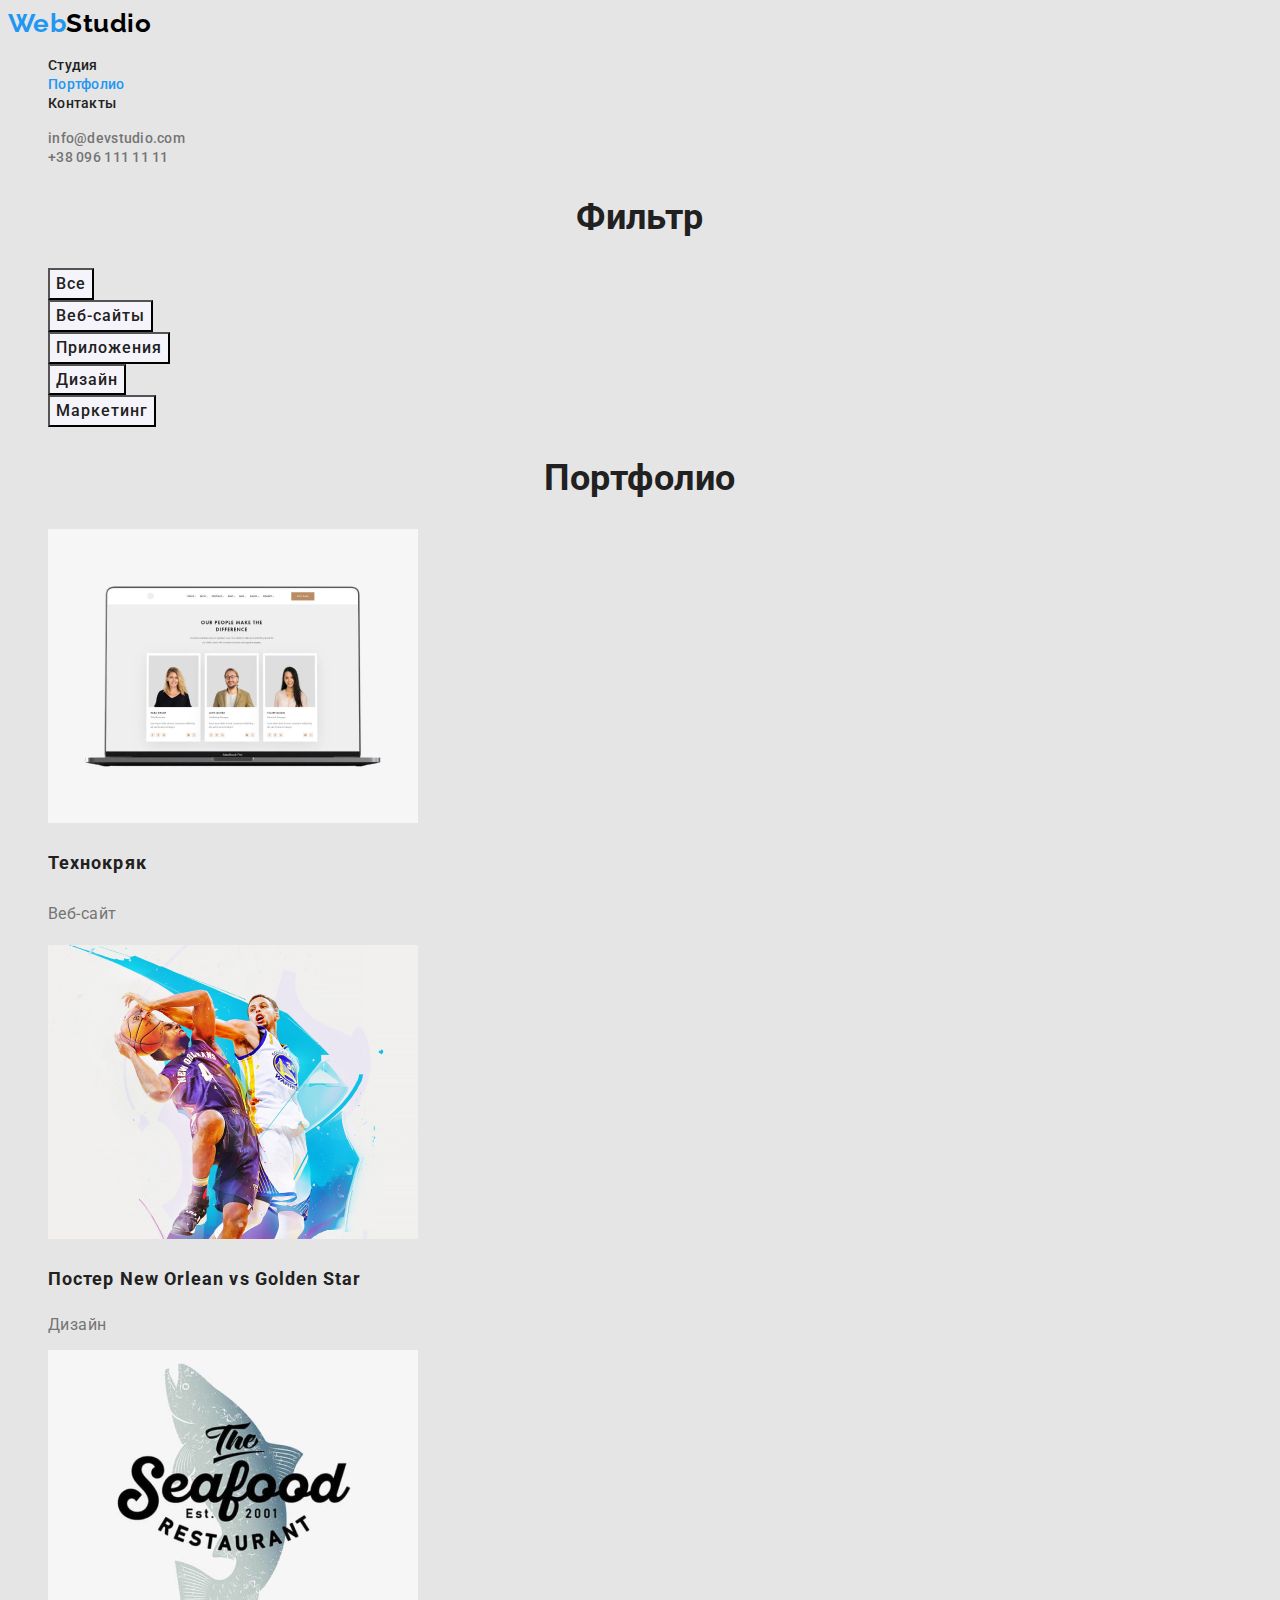
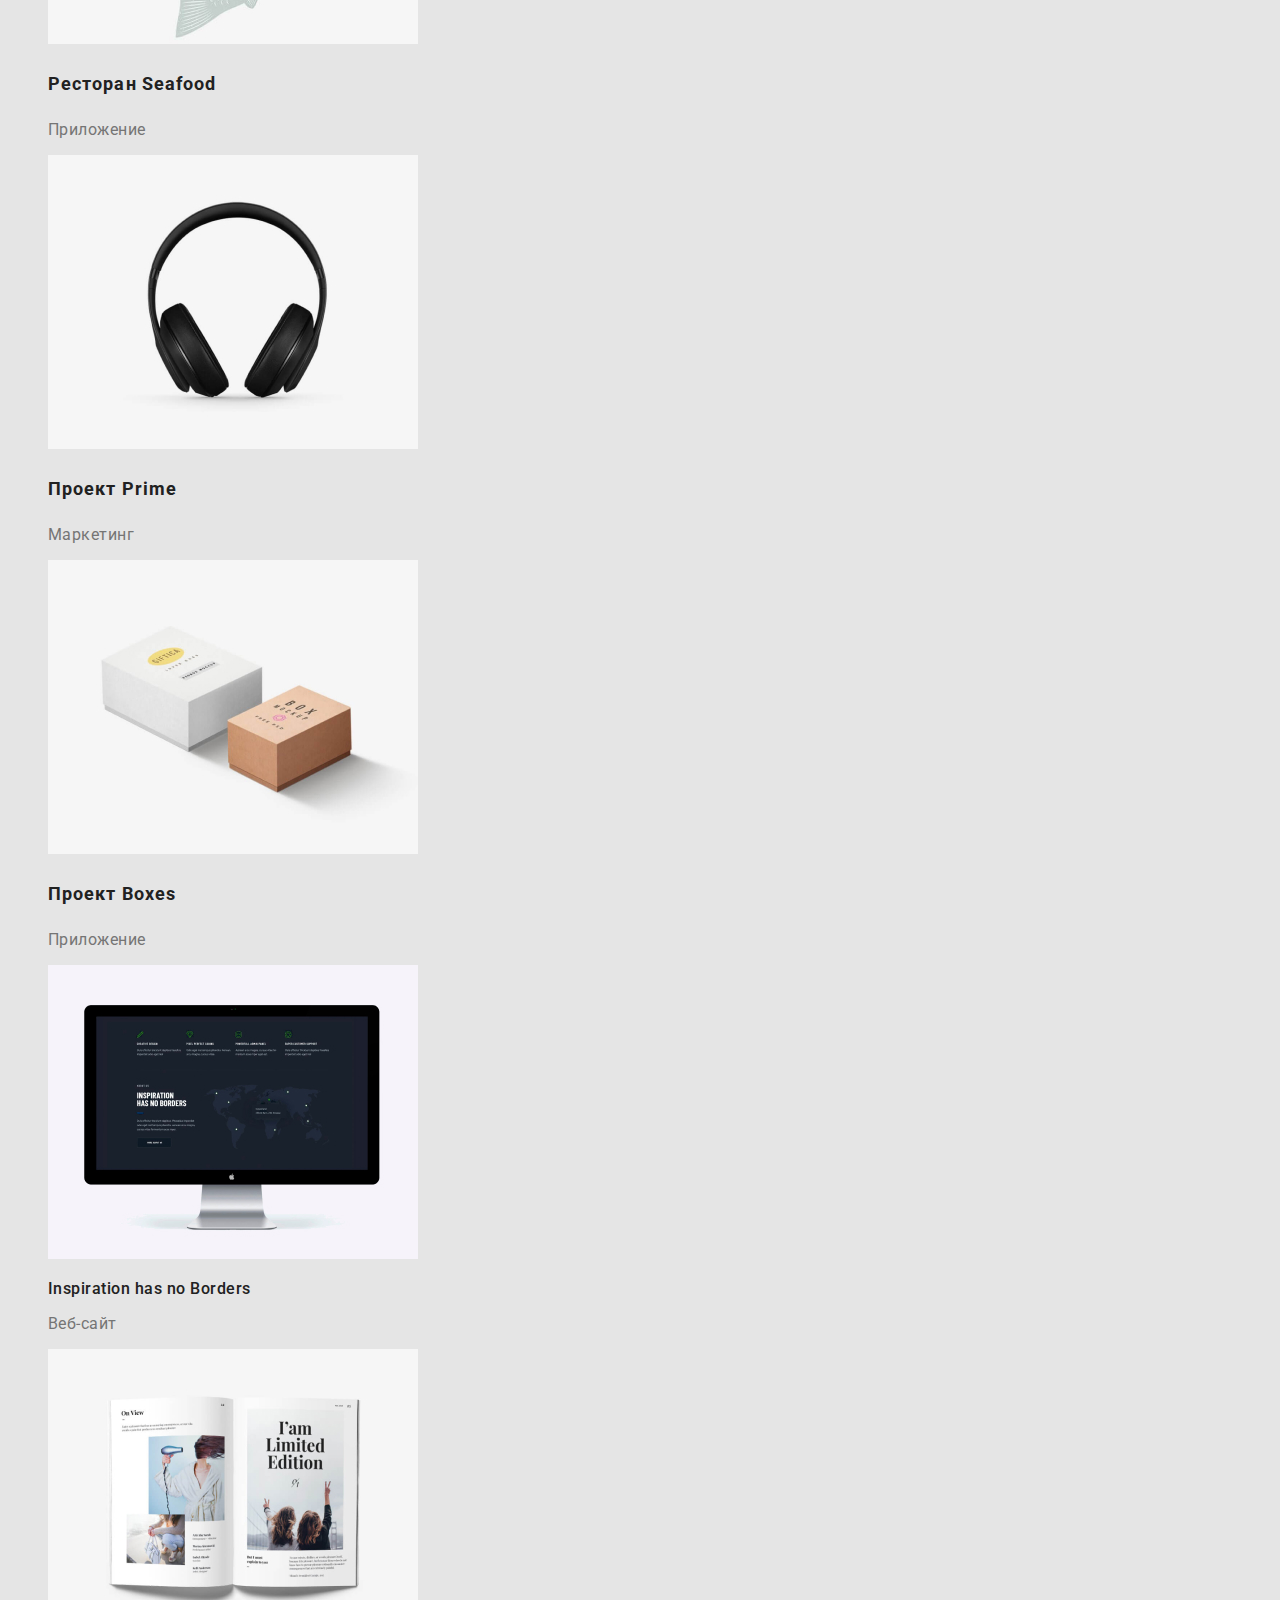
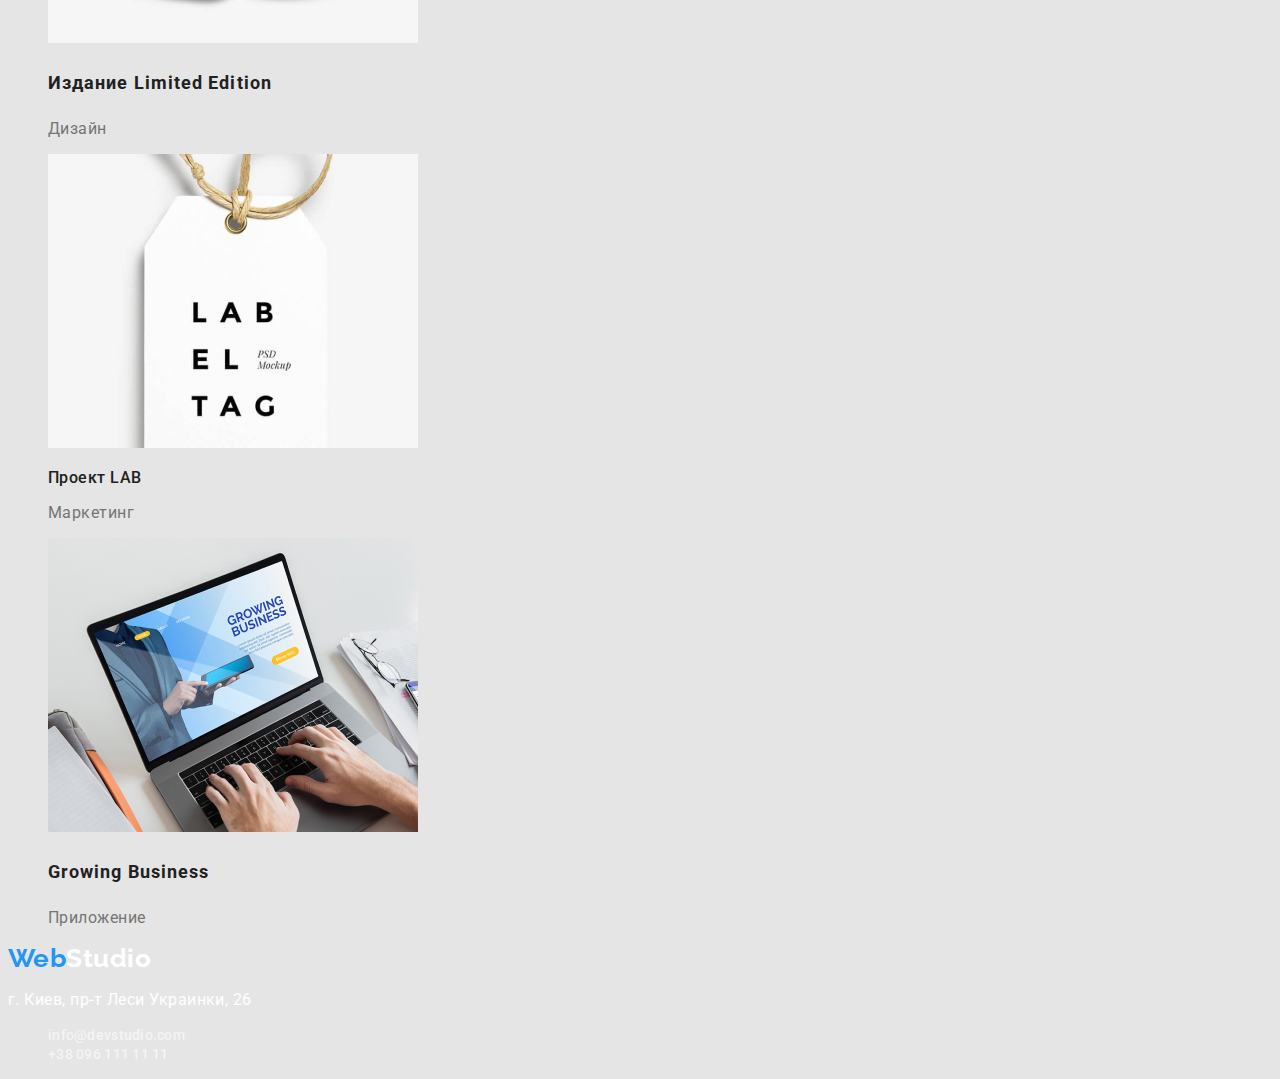
==== portfolio.html @ aadc8aa7 "past files commit" ====
<!DOCTYPE html>
<html lang="ru">

<head>
  <meta charset="UTF-8" />
  <meta http-equiv="X-UA-Compatible" content="IE=edge" />
  <meta name="viewport" content="width=device-width, initial-scale=1.0" />
  <title>Portfolio</title>
  <link href="https://fonts.googleapis.com/css2?family=Raleway:wght@700&family=Roboto:wght@400;500;700;900&display=swap"
    rel="stylesheet" />
  <link rel="stylesheet" href="./css/styles.css" />
</head>

<body>
  <header>
    <!--main navigation-->
    <nav>
      <a class="logo" href="./index.html"><span class="logo-first">Web</span><span
          class="logo-second-header">Studio</span></a>
      <ul class="site-nav list">
        <li><a href="./index.html">Студия</a></li>
        <li>
          <a href="./portfolio.html" class="link current">Портфолио</a>
        </li>
        <li><a href="">Контакты</a></li>
      </ul>
    </nav>
    <!--contact information-->
    <ul class="contacts list">
      <li>
        <a href="mailto:info@devstudio.com">info@devstudio.com</a>
      </li>
      <li>
        <a href="tel:+380961111111">+38 096 111 11 11</a>
      </li>
    </ul>
  </header>
  <main>
    <!--filter-->
    <section>
      <h2 class="section-title">Фильтр</h2>
      <ul class="filter list">
        <li class="list-title">
          <button type="button" class="button filter">Все</button>
        </li>
        <li class="list-title">
          <button type="button" class="button filter">Веб-сайты</button>
        </li>
        <li class="list-title">
          <button type="button" class="button filter">Приложения</button>
        </li>
        <li class="list-title">
          <button type="button" class="button filter">Дизайн</button>
        </li>
        <li class="list-title">
          <button type="button" class="button filter">Маркетинг</button>
        </li>
      </ul>
      <!--portfolio item-->
      <h2 class="section-title">Портфолио</h2>
      <ul class="list">
        <li>
          <img src="./image/portfolio/img1.jpg" alt="фото веб-сайта" width="370" />
          <h3 class="list-title-portfolio">Технокряк</h3>
          <p class="portfolio-about">Веб-сайт</p>
        </li>
        <li>
          <img src="./image/portfolio/img2.jpg" alt="два баскетболиста" width="370" />
          <h3 class="list-title-portfolio">
            Постер New Orlean vs Golden Star
          </h3>
          <p>Дизайн</p>
        </li>
        <li>
          <img src="./image/portfolio/img3.jpg" alt="логотип ресторана" width="370" />
          <h3 class="list-title-portfolio">Ресторан Seafood</h3>
          <p>Приложение</p>
        </li>
        <li>
          <img src="./image/portfolio/img4.jpg" alt="наушники" width="370" />
          <h3 class="list-title-portfolio">Проект Prime</h3>
          <p>Маркетинг</p>
        </li>
        <li>
          <img src="./image/portfolio/img5.jpg" alt="две коробки" width="370" />
          <h3 class="list-title-portfolio">Проект Boxes</h3>
          <p>Приложение</p>
        </li>
        <li>
          <img src="./image/portfolio/img6.jpg" alt="монитор" width="370" />
          <h3 class="list-title portfolio">Inspiration has no Borders</h3>
          <p>Веб-сайт</p>
        </li>
        <li>
          <img src="./image/portfolio/img7.jpg" alt="рзворот книги" width="370" />
          <h3 class="list-title-portfolio">Издание Limited Edition</h3>
          <p>Дизайн</p>
        </li>
        <li>
          <img src="./image/portfolio/img8.jpg" alt="лейбл" width="370" />
          <h3 class="list-title portfolio">Проект LAB</h3>
          <p>Маркетинг</p>
        </li>
        <li>
          <img src="./image/portfolio/img9.jpg" alt="человек, работающий за ноутбуком" width="370" />
          <h3 class="list-title-portfolio">Growing Business</h3>
          <p>Приложение</p>
        </li>
      </ul>
    </section>
  </main>
  <footer>
    <a class="logo" href="./index.html"><span class="logo-first">Web</span><span
        class="logo-second-footer">Studio</span></a>
    <!--contacts-->
    <address class="address">
      <p class="address-text">г. Киев, пр-т Леси Украинки, 26</p>
      <ul class="site-nav list">
        <li>
          <a href="mailto:info@devstudio.com">info@devstudio.com</a>
        </li>
        <li>
          <a href="tel:+380961111111">+38 096 111 11 11</a>
        </li>
      </ul>
    </address>
  </footer>
</body>

</html>
---- css/styles.css ----
:root {
  --title-text-color: #212121;
  --primary-text-color: #757575;
  --accent-color: #2196f3;
  --primary-white-color: #fff;
  --secondary-backgound: #f5f4fa;
}
body {
  background-color: #e5e5e5;
  color: var(--primary-text-color);
  font-family: Roboto, sans-serif;
  letter-spacing: 0.03em;
}
.list {
  list-style: none;
}
/* logo */
.logo {
  font-family: Raleway, cursive;
  font-weight: 700;
  font-size: 26px;
  line-height: 1.19;
  text-decoration: none;
}
.logo-first {
  color: #2196f3;
}
.logo-second-header {
  color: #000000;
}
.logo-second-footer {
  color: #ffffff;
}
/* site nav */
.site-nav a {
  color: #212121;
  font-style: normal;
  font-weight: 500;
  font-size: 14px;
  line-height: 1.14;
  letter-spacing: 0.02em;
  text-decoration: none;
}
.site-nav a:hover,
.site-nav a:focus {
  color: var(--accent-color);
}
.site-nav .link.current {
  color: var(--accent-color);
}
.contacts a {
  color: #757575;
  font-weight: 500;
  font-size: 14px;
  line-height: 1.14;
  letter-spacing: 0.02em;
  text-decoration: none;
}
.contacts a:hover,
.contacts a:focus {
  color: var(--accent-color);
}
/* footer nav */
.address-text {
  color: #ffffff;
  font-style: normal;
}
.address a {
  color: rgba(255, 255, 255, 0.6);
}
.address a:hover,
.address a:focus {
  color: var(--accent-color);
}
/* hero */
.hero-title {
  color: #ffffff;
  font-weight: 900;
  font-size: 44px;
  line-height: 1.36;
  text-align: center;
  letter-spacing: 0.06em;
  text-transform: uppercase;
}
/* button */
.button {
  color: var(--primary-white-color);
  background-color: var(--accent-color);
  font-family: Roboto;
  font-weight: 700;
  font-size: 16px;
  line-height: 1.87;
  letter-spacing: 0.06em;
  cursor: pointer;
}
.button.primary {
  color: var(--primary-white-color);
  background-color: var(--accent-color);
  font-family: Roboto;
}
.button.filter {
  background-color: var(--secondary-backgound);
  color: var(--title-text-color);
  font-weight: 500;
  font-size: 16px;
  line-height: 1.62;
  font-family: Roboto;
}
.button.filter:hover,
.button.filter:focus {
  background-color: #2196f3;
  color: var(--primary-white-color);
}
/* section */
.section-title {
  color: var(--title-text-color);
  font-weight: 700;
  font-size: 36px;
  line-height: 1.17;
  text-align: center;
}
/* skills */
.skills .title {
  color: var(--title-text-color);
  font-weight: 700;
  font-size: 14px;
  line-height: 1.14;
  text-transform: uppercase;
}
.necessary-skills {
  font-size: 14px;
  line-height: 1.71;
}
/* portfolio */
.list-title-portfolio {
  color: var(--title-text-color);
  font-weight: 700;
  font-size: 18px;
  line-height: 2;
  letter-spacing: 0.06em;
}
.portfolio-about {
  font-size: 16px;
  line-height: 1.87;
}
/* team */
.team-about {
  font-size: 16px;
  line-height: 1.19;
}
.list-title {
  color: var(--title-text-color);
  font-weight: 500;
  font-size: 16px;
  line-height: 1.19;
}
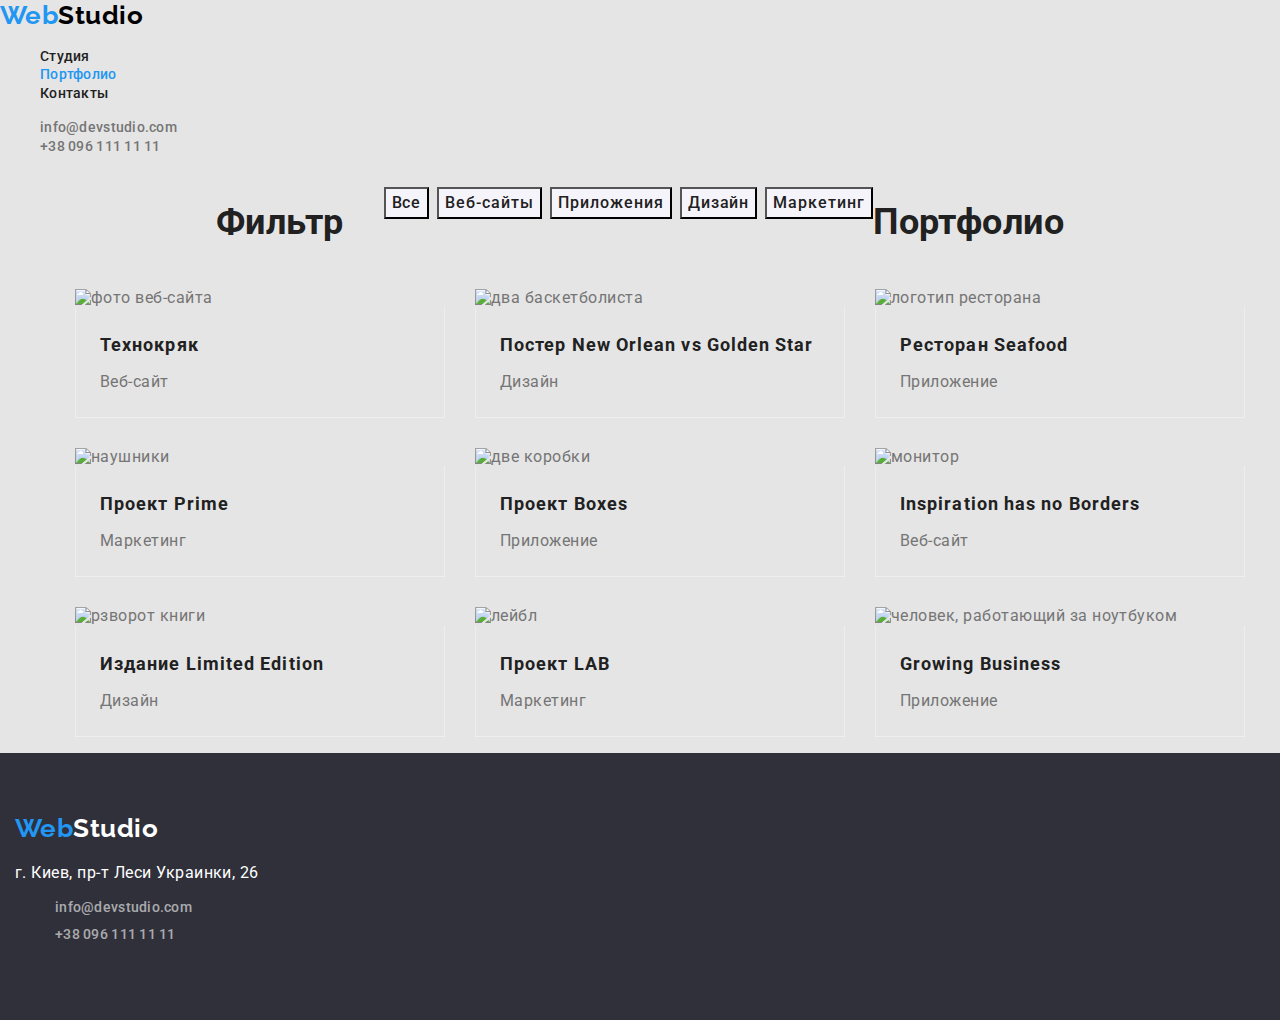
==== commit 3ebed97d: "homework material 3" ====
--- a/portfolio.html
+++ b/portfolio.html
@@ -1,4 +1,3 @@
-
 <!DOCTYPE html>
 <html lang="ru">
 
@@ -9,122 +8,152 @@
   <title>Portfolio</title>
   <link href="https://fonts.googleapis.com/css2?family=Raleway:wght@700&family=Roboto:wght@400;500;700;900&display=swap"
     rel="stylesheet" />
+  <link rel="stylesheet"
+    href="https://cdnjs.cloudflare.com/ajax/libs/modern-normalize/1.0.0/modern-normalize.min.css" />
   <link rel="stylesheet" href="./css/styles.css" />
 </head>
 
 <body>
   <header>
-    <!--main navigation-->
-    <nav>
-      <a class="logo" href="./index.html"><span class="logo-first">Web</span><span
-          class="logo-second-header">Studio</span></a>
-      <ul class="site-nav list">
-        <li><a href="./index.html">Студия</a></li>
-        <li>
-          <a href="./portfolio.html" class="link current">Портфолио</a>
-        </li>
-        <li><a href="">Контакты</a></li>
-      </ul>
-    </nav>
-    <!--contact information-->
-    <ul class="contacts list">
-      <li>
-        <a href="mailto:info@devstudio.com">info@devstudio.com</a>
-      </li>
-      <li>
-        <a href="tel:+380961111111">+38 096 111 11 11</a>
-      </li>
-    </ul>
+    <div class="header-line">
+      <div class="page-header container">
+        <!--main navigation-->
+        <nav class="container main-nav">
+          <a class="logo" href="./index.html"><span class="logo-first">Web</span><span
+              class="logo-second-header">Studio</span></a>
+          <ul class="site-nav list">
+            <li class="item"><a href="./index.html">Студия</a></li>
+            <li class="item"><a class="link current">Портфолио</a></li>
+            <li class="item"><a href="">Контакты</a></li>
+          </ul>
+        </nav>
+        <!--contact information-->
+        <ul class="container contacts list">
+          <li class="contact-info">
+            <a href="mailto:info@devstudio.com">info@devstudio.com</a>
+          </li>
+          <li class="contact-info">
+            <a href="tel:+380961111111">+38 096 111 11 11</a>
+          </li>
+        </ul>
+      </div>
+    </div>
   </header>
   <main>
-    <!--filter-->
-    <section>
-      <h2 class="section-title">Фильтр</h2>
-      <ul class="filter list">
-        <li class="list-title">
-          <button type="button" class="button filter">Все</button>
-        </li>
-        <li class="list-title">
-          <button type="button" class="button filter">Веб-сайты</button>
-        </li>
-        <li class="list-title">
-          <button type="button" class="button filter">Приложения</button>
-        </li>
-        <li class="list-title">
-          <button type="button" class="button filter">Дизайн</button>
-        </li>
-        <li class="list-title">
-          <button type="button" class="button filter">Маркетинг</button>
-        </li>
-      </ul>
-      <!--portfolio item-->
-      <h2 class="section-title">Портфолио</h2>
-      <ul class="list">
-        <li>
-          <img src="./image/portfolio/img1.jpg" alt="фото веб-сайта" width="370" />
-          <h3 class="list-title-portfolio">Технокряк</h3>
-          <p class="portfolio-about">Веб-сайт</p>
-        </li>
-        <li>
-          <img src="./image/portfolio/img2.jpg" alt="два баскетболиста" width="370" />
-          <h3 class="list-title-portfolio">
-            Постер New Orlean vs Golden Star
-          </h3>
-          <p>Дизайн</p>
-        </li>
-        <li>
-          <img src="./image/portfolio/img3.jpg" alt="логотип ресторана" width="370" />
-          <h3 class="list-title-portfolio">Ресторан Seafood</h3>
-          <p>Приложение</p>
-        </li>
-        <li>
-          <img src="./image/portfolio/img4.jpg" alt="наушники" width="370" />
-          <h3 class="list-title-portfolio">Проект Prime</h3>
-          <p>Маркетинг</p>
-        </li>
-        <li>
-          <img src="./image/portfolio/img5.jpg" alt="две коробки" width="370" />
-          <h3 class="list-title-portfolio">Проект Boxes</h3>
-          <p>Приложение</p>
-        </li>
-        <li>
-          <img src="./image/portfolio/img6.jpg" alt="монитор" width="370" />
-          <h3 class="list-title portfolio">Inspiration has no Borders</h3>
-          <p>Веб-сайт</p>
-        </li>
-        <li>
-          <img src="./image/portfolio/img7.jpg" alt="рзворот книги" width="370" />
-          <h3 class="list-title-portfolio">Издание Limited Edition</h3>
-          <p>Дизайн</p>
-        </li>
-        <li>
-          <img src="./image/portfolio/img8.jpg" alt="лейбл" width="370" />
-          <h3 class="list-title portfolio">Проект LAB</h3>
-          <p>Маркетинг</p>
-        </li>
-        <li>
-          <img src="./image/portfolio/img9.jpg" alt="человек, работающий за ноутбуком" width="370" />
-          <h3 class="list-title-portfolio">Growing Business</h3>
-          <p>Приложение</p>
-        </li>
-      </ul>
-    </section>
+    <div class="main">
+      <!--filter-->
+      <section class="section">
+        <div class="portfolio container">
+          <h2 class="section-title visually-hidden">Фильтр</h2>
+          <ul class="filter list">
+            <li class="list-title">
+              <button type="button" class="button filter">Все</button>
+            </li>
+            <li class="list-title">
+              <button type="button" class="button filter">Веб-сайты</button>
+            </li>
+            <li class="list-title">
+              <button type="button" class="button filter">Приложения</button>
+            </li>
+            <li class="list-title">
+              <button type="button" class="button filter">Дизайн</button>
+            </li>
+            <li class="list-title">
+              <button type="button" class="button filter">Маркетинг</button>
+            </li>
+          </ul>
+          <!--portfolio item-->
+          <h2 class="section-title visually-hidden">Портфолио</h2>
+          <ul class="portfolio list">
+            <li class="portfolio-item">
+              <img src="./images/portfolio/img.jpg" alt="фото веб-сайта" width="370" />
+              <div class="box">
+                <h3 class="list-title-portfolio">Технокряк</h3>
+                <p class="portfolio-about">Веб-сайт</p>
+              </div>
+            </li>
+            <li class="portfolio-item">
+              <img src="./images/portfolio/img-2.jpg" alt="два баскетболиста" width="370" />
+              <div class="box">
+                <h3 class="list-title-portfolio">
+                  Постер New Orlean vs Golden Star
+                </h3>
+                <p class="portfolio-about">Дизайн</p>
+              </div>
+            </li>
+            <li class="portfolio-item">
+              <img src="./images/portfolio/img-3.jpg" alt="логотип ресторана" width="370" />
+              <div class="box">
+                <h3 class="list-title-portfolio">Ресторан Seafood</h3>
+                <p class="portfolio-about">Приложение</p>
+              </div>
+            </li>
+            <li class="portfolio-item">
+              <img src="./images/portfolio/img-4.jpg" alt="наушники" width="370" />
+              <div class="box">
+                <h3 class="list-title-portfolio">Проект Prime</h3>
+                <p class="portfolio-about">Маркетинг</p>
+              </div>
+            </li>
+            <li class="portfolio-item">
+              <img src="./images/portfolio/img-5.jpg" alt="две коробки" width="370" />
+              <div class="box">
+                <h3 class="list-title-portfolio">Проект Boxes</h3>
+                <p class="portfolio-about">Приложение</p>
+              </div>
+            </li>
+            <li class="portfolio-item">
+              <img src="./images/portfolio/img-6.jpg" alt="монитор" width="370" />
+              <div class="box">
+                <h3 class="list-title-portfolio">
+                  Inspiration has no Borders
+                </h3>
+                <p class="portfolio-about">Веб-сайт</p>
+              </div>
+            </li>
+            <li class="portfolio-item">
+              <img src="./images/portfolio/img-7.jpg" alt="рзворот книги" width="370" />
+              <div class="box">
+                <h3 class="list-title-portfolio">Издание Limited Edition</h3>
+                <p class="portfolio-about">Дизайн</p>
+              </div>
+            </li>
+            <li class="portfolio-item">
+              <img src="./images/portfolio/img-8.jpg" alt="лейбл" width="370" />
+              <div class="box">
+                <h3 class="list-title-portfolio">Проект LAB</h3>
+                <p class="portfolio-about">Маркетинг</p>
+              </div>
+            </li>
+            <li class="portfolio-item">
+              <img src="./images/portfolio/img-9.jpg" alt="человек, работающий за ноутбуком" width="370" />
+              <div class="box">
+                <h3 class="list-title-portfolio">Growing Business</h3>
+                <p class="portfolio-about">Приложение</p>
+              </div>
+            </li>
+          </ul>
+        </div>
+      </section>
+    </div>
   </main>
-  <footer>
-    <a class="logo" href="./index.html"><span class="logo-first">Web</span><span
-        class="logo-second-footer">Studio</span></a>
-    <!--contacts-->
-    <address class="address">
-      <p class="address-text">г. Киев, пр-т Леси Украинки, 26</p>
-      <ul class="site-nav list">
-        <li>
-          <a href="mailto:info@devstudio.com">info@devstudio.com</a>
-        </li>
-        <li>
-          <a href="tel:+380961111111">+38 096 111 11 11</a>
-        </li>
-      </ul>
-    </address>
+  <footer class="footer-line">
+    <div class="footer">
+      <a class="logo" href="./index.html"><span class="logo-first">Web</span><span
+          class="logo-second-footer">Studio</span></a>
+      <!--contacts-->
+      <address class="address">
+        <p class="address-text">г. Киев, пр-т Леси Украинки, 26</p>
+        <ul class="list address-item">
+          <li class="address-item">
+            <a href="mailto:info@devstudio.com">info@devstudio.com</a>
+          </li>
+          <li class="address-item">
+            <a href="tel:+380961111111">+38 096 111 11 11</a>
+          </li>
+        </ul>
+      </address>
+    </div>
   </footer>
 </body>
 
--- a/css/styles.css
+++ b/css/styles.css
@@ -154,3 +154,119 @@
   font-size: 16px;
   line-height: 1.19;
 }
+
+/*homework3*/
+
+.team.list {
+  margin-bottom: 10px;
+}
+.team .list {
+  display: flex;
+  justify-content: center;
+}
+.team-item:not(:last-child) {
+  margin-right: 30px;
+}
+.team-item {
+  background-color: #ffffff;
+}
+.team-text {
+  padding: 30px 58px;
+  text-align: center;
+}
+/* footer nav */
+.address-text {
+  color: #ffffff;
+  font-style: normal;
+  margin-top: 20px;
+  margin-bottom: 9px;
+}
+.address a {
+  padding-top: 0;
+  padding-bottom: 0pt;
+  margin-left: 0;
+  color: rgba(255, 255, 255, 0.6);
+  font-style: normal;
+  font-weight: 500;
+  font-size: 14px;
+  line-height: 1.14;
+  letter-spacing: 0.02em;
+  text-decoration: none;
+}
+.address-item:not(:last-child) {
+  margin-bottom: 9px;
+}
+.address a:hover,
+.address a:focus {
+  color: var(--accent-color);
+}
+.footer {
+  width: 1200px;
+  padding-left: 15px;
+  padding-right: 15px;
+  padding-top: 60px;
+  padding-bottom: 60px;
+  margin-right: auto;
+  background-color: #2f303a;
+}
+.footer-line {
+  background-color: #2f303a;
+}
+/* portfolio */
+.list-title-portfolio {
+  color: var(--title-text-color);
+  font-weight: 700;
+  font-size: 18px;
+  line-height: 2;
+  letter-spacing: 0.06em;
+}
+.portfolio-about {
+  font-size: 16px;
+  line-height: 1.87;
+}
+.section.portfolio {
+  margin-bottom: 94px;
+  background-color: #e5e5e5;
+}
+.filter.list {
+  display: flex;
+  margin-bottom: 50px;
+}
+.filter.list .list-title:not(:last-child) {
+  margin-right: 8px;
+}
+
+.portfolio.list img {
+  margin-bottom: 0px;
+}
+.portfolio.list h3 {
+  margin-top: 0;
+  margin-bottom: 4px;
+}
+.portfolio.list p {
+  margin-top: 0;
+  margin-bottom: 0;
+}
+.portfolio {
+  display: flex;
+  flex-wrap: wrap;
+  justify-content: center;
+}
+.portfolio-item {
+  width: 370px;
+  margin-right: 30px;
+  margin-bottom: 30px;
+}
+.portfolio-item:nth-child(3n) {
+  margin-right: 0;
+}
+.portfolio-item:nth-last-child(-n + 3) {
+  margin-bottom: 0;
+}
+.box {
+  border-bottom: 1px solid rgba(238, 238, 238, 1);
+  border-left: 1px solid rgba(238, 238, 238, 1);
+  border-right: 1px solid rgba(238, 238, 238, 1);
+  box-sizing: border-box;
+  padding: 20px 24px;
+}
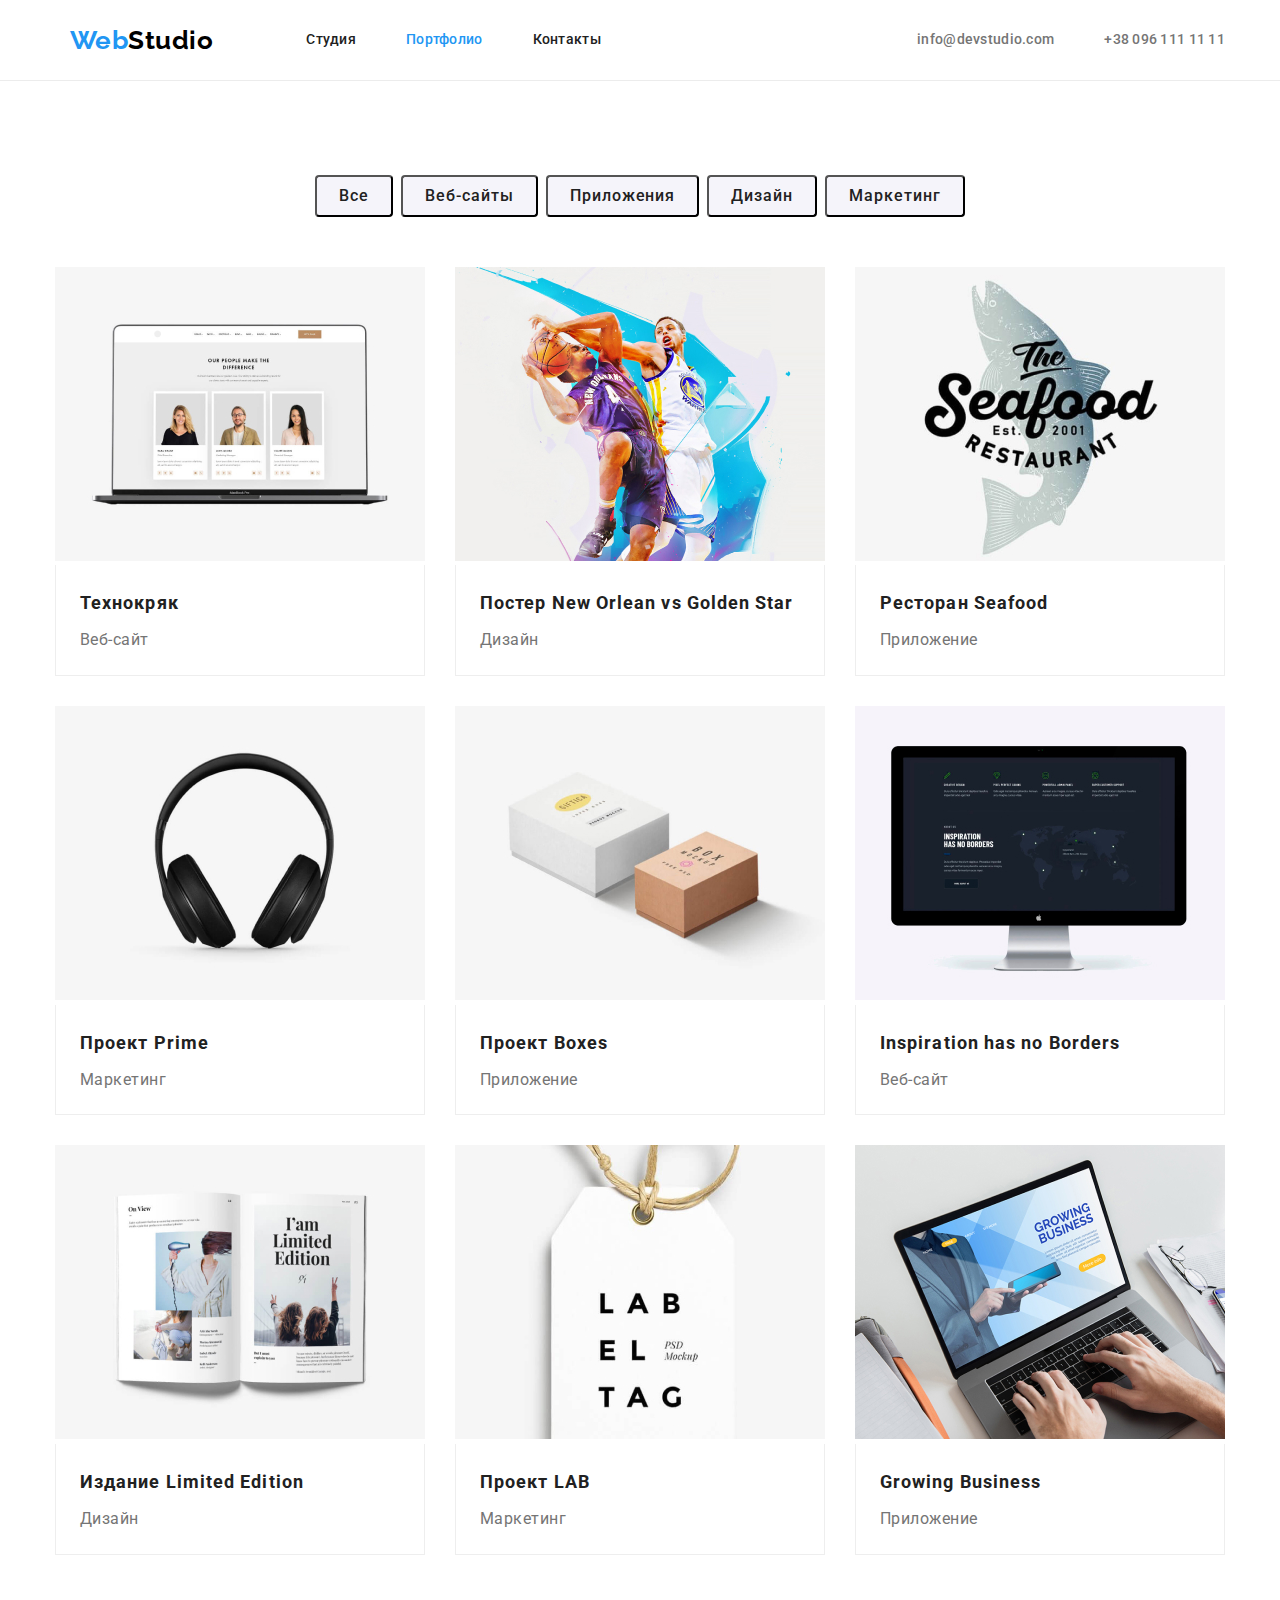
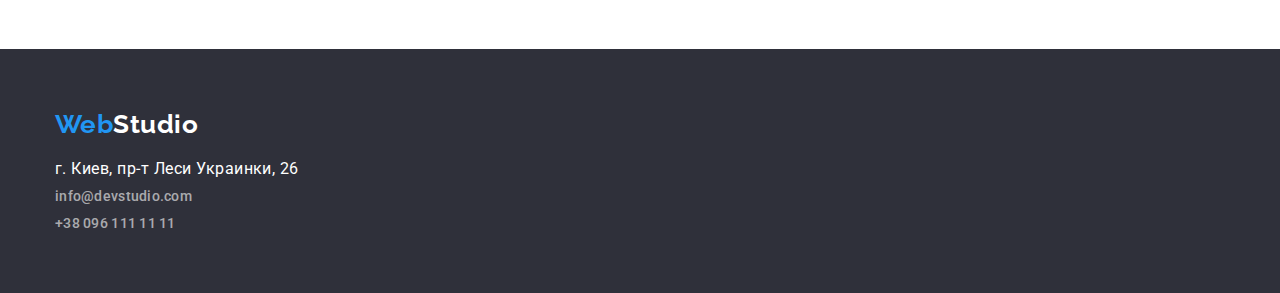
==== commit f3505fbc: "homework material 3.1" ====
--- a/portfolio.html
+++ b/portfolio.html
@@ -66,14 +66,14 @@
           <h2 class="section-title visually-hidden">Портфолио</h2>
           <ul class="portfolio list">
             <li class="portfolio-item">
-              <img src="./images/portfolio/img.jpg" alt="фото веб-сайта" width="370" />
+              <img src="./image/portfolio/img1.jpg" alt="фото веб-сайта" width="370" />
               <div class="box">
                 <h3 class="list-title-portfolio">Технокряк</h3>
                 <p class="portfolio-about">Веб-сайт</p>
               </div>
             </li>
             <li class="portfolio-item">
-              <img src="./images/portfolio/img-2.jpg" alt="два баскетболиста" width="370" />
+              <img src="./image/portfolio/img2.jpg" alt="два баскетболиста" width="370" />
               <div class="box">
                 <h3 class="list-title-portfolio">
                   Постер New Orlean vs Golden Star
@@ -82,28 +82,28 @@
               </div>
             </li>
             <li class="portfolio-item">
-              <img src="./images/portfolio/img-3.jpg" alt="логотип ресторана" width="370" />
+              <img src="./image/portfolio/img3.jpg" alt="логотип ресторана" width="370" />
               <div class="box">
                 <h3 class="list-title-portfolio">Ресторан Seafood</h3>
                 <p class="portfolio-about">Приложение</p>
               </div>
             </li>
             <li class="portfolio-item">
-              <img src="./images/portfolio/img-4.jpg" alt="наушники" width="370" />
+              <img src="./image/portfolio/img4.jpg" alt="наушники" width="370" />
               <div class="box">
                 <h3 class="list-title-portfolio">Проект Prime</h3>
                 <p class="portfolio-about">Маркетинг</p>
               </div>
             </li>
             <li class="portfolio-item">
-              <img src="./images/portfolio/img-5.jpg" alt="две коробки" width="370" />
+              <img src="./image/portfolio/img5.jpg" alt="две коробки" width="370" />
               <div class="box">
                 <h3 class="list-title-portfolio">Проект Boxes</h3>
                 <p class="portfolio-about">Приложение</p>
               </div>
             </li>
             <li class="portfolio-item">
-              <img src="./images/portfolio/img-6.jpg" alt="монитор" width="370" />
+              <img src="./image/portfolio/img6.jpg" alt="монитор" width="370" />
               <div class="box">
                 <h3 class="list-title-portfolio">
                   Inspiration has no Borders
@@ -112,21 +112,21 @@
               </div>
             </li>
             <li class="portfolio-item">
-              <img src="./images/portfolio/img-7.jpg" alt="рзворот книги" width="370" />
+              <img src="./image/portfolio/img7.jpg" alt="рзворот книги" width="370" />
               <div class="box">
                 <h3 class="list-title-portfolio">Издание Limited Edition</h3>
                 <p class="portfolio-about">Дизайн</p>
               </div>
             </li>
             <li class="portfolio-item">
-              <img src="./images/portfolio/img-8.jpg" alt="лейбл" width="370" />
+              <img src="./image/portfolio/img8.jpg" alt="лейбл" width="370" />
               <div class="box">
                 <h3 class="list-title-portfolio">Проект LAB</h3>
                 <p class="portfolio-about">Маркетинг</p>
               </div>
             </li>
             <li class="portfolio-item">
-              <img src="./images/portfolio/img-9.jpg" alt="человек, работающий за ноутбуком" width="370" />
+              <img src="./image/portfolio/img9.jpg" alt="человек, работающий за ноутбуком" width="370" />
               <div class="box">
                 <h3 class="list-title-portfolio">Growing Business</h3>
                 <p class="portfolio-about">Приложение</p>
--- a/css/styles.css
+++ b/css/styles.css
@@ -5,17 +5,46 @@
   --primary-white-color: #fff;
   --secondary-backgound: #f5f4fa;
 }
+html {
+  box-sizing: border-box;
+}
+*,
+*::before,
+*::after {
+  box-sizing: inherit;
+}
+
 body {
-  background-color: #e5e5e5;
   color: var(--primary-text-color);
   font-family: Roboto, sans-serif;
   letter-spacing: 0.03em;
 }
+.visually-hidden {
+  position: absolute !important;
+  clip: rect(1px 1px 1px 1px);
+  clip: rect(1px 1px 1px 1px);
+  padding: 0 !important;
+  border: 0 !important;
+  height: 1px !important;
+  width: 1px !important;
+  overflow: hidden;
+}
+.container {
+  width: 1200px;
+  padding-left: 15px;
+  padding-right: 15px;
+  margin-left: auto;
+  margin-right: auto;
+}
+/* Утилит */
 .list {
+  padding: 0;
+  margin: 0;
   list-style: none;
 }
 /* logo */
 .logo {
+  display: block;
   font-family: Raleway, cursive;
   font-weight: 700;
   font-size: 26px;
@@ -31,8 +60,38 @@
 .logo-second-footer {
   color: #ffffff;
 }
+/* page header */
+.header-line {
+  background-color: #ffffff;
+}
+.page-header {
+  display: flex;
+  background-color: #ffffff;
+}
+
+.page-header .container {
+  display: flex;
+  align-items: center;
+  justify-content: flex-end;
+}
+.main-nav {
+  display: flex;
+  justify-content: flex-start;
+}
+
 /* site nav */
+.site-nav {
+  display: flex;
+  margin-left: 93px;
+  margin-right: 33px;
+}
+.site-nav .item:not(:last-child) {
+  margin-right: 50px;
+}
 .site-nav a {
+  display: block;
+  padding-top: 32px;
+  padding-bottom: 32px;
   color: #212121;
   font-style: normal;
   font-weight: 500;
@@ -45,10 +104,19 @@
 .site-nav a:focus {
   color: var(--accent-color);
 }
+.site-nav.list.address > a {
+  margin-bottom: 9px;
+}
 .site-nav .link.current {
   color: var(--accent-color);
 }
+.contacts {
+  display: flex;
+}
 .contacts a {
+  display: block;
+  padding-top: 32px;
+  padding-bottom: 32px;
   color: #757575;
   font-weight: 500;
   font-size: 14px;
@@ -60,30 +128,33 @@
 .contacts a:focus {
   color: var(--accent-color);
 }
-/* footer nav */
-.address-text {
-  color: #ffffff;
-  font-style: normal;
-}
-.address a {
-  color: rgba(255, 255, 255, 0.6);
-}
-.address a:hover,
-.address a:focus {
-  color: var(--accent-color);
+.contact-info:not(:last-child) {
+  margin-right: 50px;
+}
+.main {
+  border-top: 1px solid rgba(236, 236, 236, 1);
 }
 /* hero */
+.hero-section {
+  padding-top: 200px;
+  padding-bottom: 200px;
+  background-color: #2f303a;
+  text-align: center;
+}
 .hero-title {
+  margin-top: 0;
+  margin-bottom: 30;
   color: #ffffff;
   font-weight: 900;
   font-size: 44px;
   line-height: 1.36;
-  text-align: center;
   letter-spacing: 0.06em;
   text-transform: uppercase;
 }
 /* button */
 .button {
+  border-radius: 4px;
+  padding: 10px 32px;
   color: var(--primary-white-color);
   background-color: var(--accent-color);
   font-family: Roboto;
@@ -99,6 +170,7 @@
   font-family: Roboto;
 }
 .button.filter {
+  padding: 6px 22px;
   background-color: var(--secondary-backgound);
   color: var(--title-text-color);
   font-weight: 500;
@@ -112,12 +184,29 @@
   color: var(--primary-white-color);
 }
 /* section */
+.section {
+  padding-top: 94px;
+  padding-bottom: 94px;
+  justify-content: center;
+}
+.section.team {
+  padding-top: 94px;
+  padding-bottom: 94px;
+  margin-bottom: 0;
+  background-color: #f5f4fa;
+}
+.title {
+  margin-top: 0;
+  margin-bottom: 10px;
+}
 .section-title {
+  margin-top: 0;
   color: var(--title-text-color);
   font-weight: 700;
   font-size: 36px;
   line-height: 1.17;
   text-align: center;
+  margin-bottom: 50px;
 }
 /* skills */
 .skills .title {
@@ -131,34 +220,43 @@
   font-size: 14px;
   line-height: 1.71;
 }
-/* portfolio */
-.list-title-portfolio {
-  color: var(--title-text-color);
-  font-weight: 700;
-  font-size: 18px;
-  line-height: 2;
-  letter-spacing: 0.06em;
-}
-.portfolio-about {
-  font-size: 16px;
-  line-height: 1.87;
+.skills {
+  display: flex;
+}
+.skills p {
+  margin-top: 0;
+  margin-bottom: 0;
+}
+.skills-item {
+  width: 270px;
+}
+.skills-item:not(:last-child) {
+  margin-right: 30px;
+}
+/* emplouments*/
+.section-employments {
+  padding: 0;
+}
+.employments {
+  display: flex;
+  justify-content: center;
+}
+.employments-item:not(:last-child) {
+  margin-right: 30px;
+  width: 370px;
 }
 /* team */
 .team-about {
+  margin-bottom: 0;
   font-size: 16px;
   line-height: 1.19;
 }
 .list-title {
+  margin-top: 0;
   color: var(--title-text-color);
   font-weight: 500;
   font-size: 16px;
   line-height: 1.19;
-}
-
-/*homework3*/
-
-.team.list {
-  margin-bottom: 10px;
 }
 .team .list {
   display: flex;
@@ -170,8 +268,9 @@
 .team-item {
   background-color: #ffffff;
 }
+
 .team-text {
-  padding: 30px 58px;
+  padding: 30px;
   text-align: center;
 }
 /* footer nav */
@@ -207,7 +306,7 @@
   padding-top: 60px;
   padding-bottom: 60px;
   margin-right: auto;
-  background-color: #2f303a;
+  margin-left: auto;
 }
 .footer-line {
   background-color: #2f303a;
